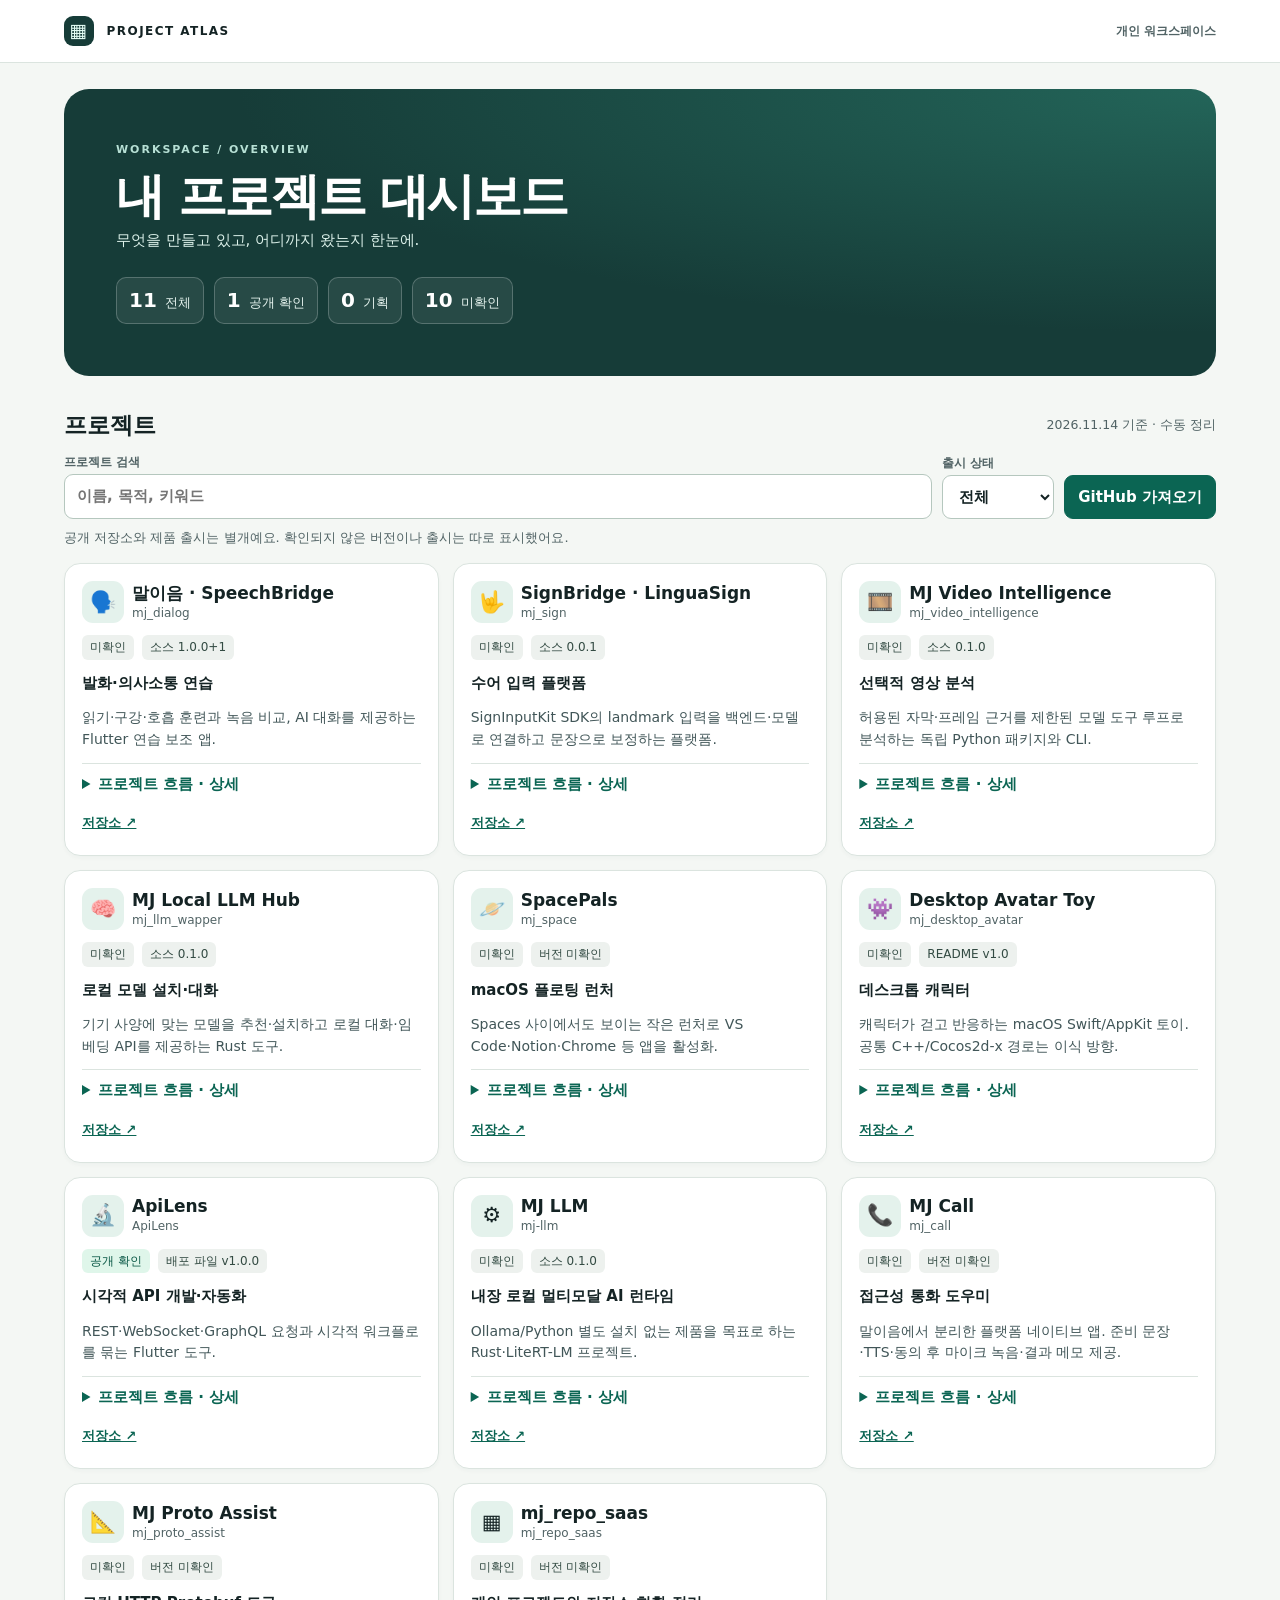
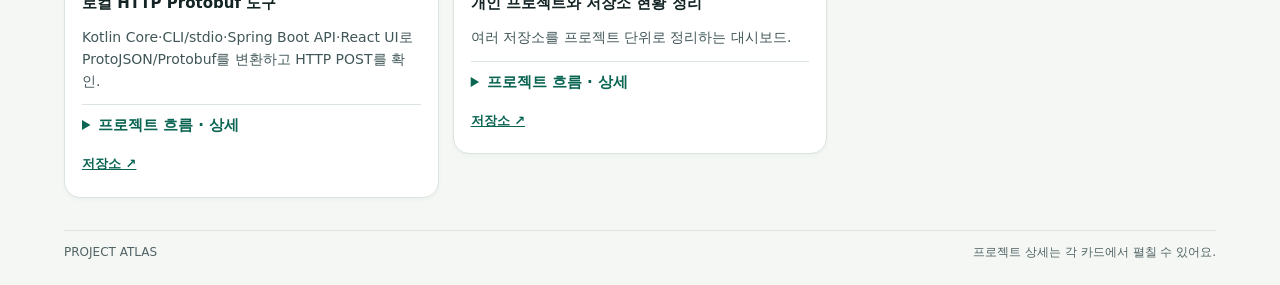
==== public/atlas/index.html @ d613fb06 "그래프 추가" ====
<!doctype html><html lang="ko"><head><meta charset="utf-8"><meta name="viewport" content="width=device-width,initial-scale=1"><meta name="description" content="개인 프로젝트의 목적, 흐름, 출시와 버전을 한곳에서."><title>내 프로젝트 대시보드</title><link rel="stylesheet" href="style.css"><script defer src="projects.js"></script><script defer src="app.js"></script><script defer src="github-import.js"></script></head><body>
<header><div class="wrap topline"><span><b class="mark" aria-hidden="true">▦</b> PROJECT ATLAS</span><span class="private">개인 워크스페이스</span></div></header>
<main class="wrap"><section class="hero"><div class="eyebrow">WORKSPACE / OVERVIEW</div><h1>내 프로젝트 대시보드</h1><p>무엇을 만들고 있고, 어디까지 왔는지 한눈에.</p><div class="stats" id="stats"></div></section>
<section aria-labelledby="project-title"><div class="section-title"><h2 id="project-title">프로젝트</h2><small>2026.11.14 기준 · 수동 정리</small></div><div class="toolbar"><label>프로젝트 검색<input type="search" placeholder="이름, 목적, 키워드" id="query"></label><label>출시 상태<select id="filter"><option value="">전체</option><option>공개 확인</option><option>기획</option><option>미확인</option></select></label><button class="atlas-button" id="github-open" type="button" aria-haspopup="dialog">GitHub 가져오기</button></div>
<p class="hint">공개 저장소와 제품 출시는 별개예요. 확인되지 않은 버전이나 출시는 따로 표시했어요.</p><p id="results" class="sr" role="status"></p><div class="grid" id="cards"></div><noscript>이 대시보드를 보려면 JavaScript를 켜 주세요.</noscript></section></main><footer class="wrap">PROJECT ATLAS <span>프로젝트 상세는 각 카드에서 펼칠 수 있어요.</span></footer><dialog id="github-dialog" aria-labelledby="github-title">
  <form id="github-form">
    <h2 id="github-title">GitHub 저장소 가져오기</h2>
    <label for="github-url">GitHub 프로필 또는 저장소 주소</label>
    <input id="github-url" type="url" placeholder="https://github.com/owner" required autofocus>
    <label for="github-token">GitHub 토큰 (선택)</label>
    <input id="github-token" type="password" autocomplete="off" spellcheck="false" aria-describedby="github-token-hint">
    <p id="github-token-hint" class="hint">공개 저장소는 토큰 없이 가져올 수 있어요. 비공개 저장소는 읽기 권한이 있는 토큰이 필요해요.</p>
    <details><summary>토큰 발급 안내</summary>
      <ol>
        <li><a href="https://github.com/settings/personal-access-tokens/new" target="_blank" rel="noopener noreferrer">GitHub에서 Fine-grained personal access token 발급</a>을 열어요.</li>
        <li>저장소의 소유 계정과 가져올 저장소를 선택하고 <strong>Metadata: Read-only</strong>를 확인해요.</li>
        <li><strong>Generate token</strong>을 누르고 표시된 토큰을 이 창에 붙여넣어요.</li>
      </ol>
    </details>
    <p id="github-feedback" class="hint" role="status"></p>
    <div class="dialog-actions"><button class="atlas-button secondary" id="github-close" type="button">닫기</button><button class="atlas-button" type="submit">가져오기</button></div>
  </form>
</dialog><template id="graphify-template">
<section id="graphify-inline">
<h4>Graphify 코드 그래프</h4>
<p class="text-muted">노드 21개 · 연결 25개 · 그룹 3개</p>
<label class="form-label">연결 확인
<select class="form-select"><option value="">전체 노드</option>
<option value="0">app.js</option>
<option value="1">form</option>
<option value="2">input</option>
<option value="3">tokenInput</option>
<option value="4">tokenGuide</option>
<option value="5">status</option>
<option value="6">repositories</option>
<option value="7">cards</option>
<option value="8">number</option>
<option value="9">date</option>
<option value="10">element()</option>
<option value="11">commitChart()</option>
<option value="12">projectFields()</option>
<option value="13">createCard()</option>
<option value="14">fetchRepository()</option>
<option value="15">upsertCard()</option>
<option value="16">lookupError()</option>
<option value="17">server.mjs</option>
<option value="18">assets</option>
<option value="19">repositoryLocation()</option>
<option value="20">createApp()</option>
</select></label>
<p class="text-small">실선은 함수 호출, 점선은 파일에 포함된 항목</p>
<svg viewBox="0 0 330 652" role="img" aria-label="app.js와 server.mjs에서 추출한 코드 노드와 연결">
<defs><marker id="graphify-arrow" viewBox="0 0 8 8" refX="7" refY="4" markerWidth="6" markerHeight="6" orient="auto"><path d="M0 0L8 4L0 8Z" fill="var(--graph-call)"/></marker></defs>
<path data-edge="0 7" class="contains" d="M165,39 C165,184.0 55,184.0 55,329"/>
<path data-edge="0 11" class="contains" d="M165,39 C165,115.5 271,115.5 271,192"/>
<path data-edge="0 13" class="contains" d="M165,39 C165,75.5 233,75.5 233,112"/>
<path data-edge="0 9" class="contains" d="M165,39 C165,223.0 55,223.0 55,407"/>
<path data-edge="0 10" class="contains" d="M165,39 C165,154.5 264,154.5 264,270"/>
<path data-edge="0 14" class="contains" d="M165,39 C165,242.5 55,242.5 55,446"/>
<path data-edge="0 1" class="contains" d="M165,39 C165,67.0 55,67.0 55,95"/>
<path data-edge="0 2" class="contains" d="M165,39 C165,86.5 55,86.5 55,134"/>
<path data-edge="0 16" class="contains" d="M165,39 C165,262.0 55,262.0 55,485"/>
<path data-edge="0 8" class="contains" d="M165,39 C165,203.5 55,203.5 55,368"/>
<path data-edge="0 12" class="contains" d="M165,39 C165,115.5 166,115.5 166,192"/>
<path data-edge="0 6" class="contains" d="M165,39 C165,164.5 55,164.5 55,290"/>
<path data-edge="0 5" class="contains" d="M165,39 C165,145.0 55,145.0 55,251"/>
<path data-edge="0 4" class="contains" d="M165,39 C165,125.5 55,125.5 55,212"/>
<path data-edge="0 3" class="contains" d="M165,39 C165,106.0 55,106.0 55,173"/>
<path data-edge="0 15" class="contains" d="M165,39 C165,50.5 233,50.5 233,62"/>
<path data-edge="11 10" class="calls" d="M271,205 C271,237.5 264,237.5 264,270"/>
<path data-edge="13 10" class="calls" d="M233,125 C233,197.5 264,197.5 264,270"/>
<path data-edge="12 10" class="calls" d="M166,205 C166,237.5 264,237.5 264,270"/>
<path data-edge="13 11" class="calls" d="M233,125 C233,158.5 271,158.5 271,192"/>
<path data-edge="13 12" class="calls" d="M233,125 C233,158.5 166,158.5 166,192"/>
<path data-edge="15 13" class="calls" d="M233,75 C233,93.5 233,93.5 233,112"/>
<path data-edge="17 18" class="contains" d="M165,565 C165,588.5 49,588.5 49,612"/>
<path data-edge="17 20" class="contains" d="M165,565 C165,588.5 278,588.5 278,612"/>
<path data-edge="17 19" class="contains" d="M165,565 C165,588.5 167,588.5 167,612"/>
<g data-node="0" class="group-0"><title>app.js · public/app.js L1</title><rect x="134.0" y="27" width="62" height="24" rx="6"/><text x="165" y="39" text-anchor="middle" dominant-baseline="central">app.js</text></g>
<g data-node="1" class="group-0"><title>form · public/app.js L1</title><rect x="24.0" y="96" width="62" height="24" rx="6"/><text x="55" y="108" text-anchor="middle" dominant-baseline="central">form</text></g>
<g data-node="2" class="group-0"><title>input · public/app.js L2</title><rect x="24.0" y="135" width="62" height="24" rx="6"/><text x="55" y="147" text-anchor="middle" dominant-baseline="central">input</text></g>
<g data-node="3" class="group-0"><title>tokenInput · public/app.js L3</title><rect x="18.5" y="174" width="73.0" height="24" rx="6"/><text x="55" y="186" text-anchor="middle" dominant-baseline="central">tokenInput</text></g>
<g data-node="4" class="group-0"><title>tokenGuide · public/app.js L4</title><rect x="18.5" y="213" width="73.0" height="24" rx="6"/><text x="55" y="225" text-anchor="middle" dominant-baseline="central">tokenGuide</text></g>
<g data-node="5" class="group-0"><title>status · public/app.js L5</title><rect x="24.0" y="252" width="62" height="24" rx="6"/><text x="55" y="264" text-anchor="middle" dominant-baseline="central">status</text></g>
<g data-node="6" class="group-0"><title>repositories · public/app.js L6</title><rect x="12.400000000000006" y="291" width="85.19999999999999" height="24" rx="6"/><text x="55" y="303" text-anchor="middle" dominant-baseline="central">repositories</text></g>
<g data-node="7" class="group-0"><title>cards · public/app.js L7</title><rect x="24.0" y="330" width="62" height="24" rx="6"/><text x="55" y="342" text-anchor="middle" dominant-baseline="central">cards</text></g>
<g data-node="8" class="group-0"><title>number · public/app.js L8</title><rect x="24.0" y="369" width="62" height="24" rx="6"/><text x="55" y="381" text-anchor="middle" dominant-baseline="central">number</text></g>
<g data-node="9" class="group-0"><title>date · public/app.js L9</title><rect x="24.0" y="408" width="62" height="24" rx="6"/><text x="55" y="420" text-anchor="middle" dominant-baseline="central">date</text></g>
<g data-node="10" class="group-1"><title>element() · public/app.js L13</title><rect x="230.55" y="271" width="66.9" height="24" rx="6"/><text x="264" y="283" text-anchor="middle" dominant-baseline="central">element()</text></g>
<g data-node="11" class="group-1"><title>commitChart() · public/app.js L20</title><rect x="225.35" y="193" width="91.3" height="24" rx="6"/><text x="271" y="205" text-anchor="middle" dominant-baseline="central">commitChart()</text></g>
<g data-node="12" class="group-1"><title>projectFields() · public/app.js L57</title><rect x="114.25" y="193" width="103.5" height="24" rx="6"/><text x="166" y="205" text-anchor="middle" dominant-baseline="central">projectFields()</text></g>
<g data-node="13" class="group-1"><title>createCard() · public/app.js L123</title><rect x="190.4" y="113" width="85.19999999999999" height="24" rx="6"/><text x="233" y="125" text-anchor="middle" dominant-baseline="central">createCard()</text></g>
<g data-node="14" class="group-0"><title>fetchRepository() · public/app.js L188</title><rect x="-2.8499999999999943" y="447" width="115.69999999999999" height="24" rx="6"/><text x="55" y="459" text-anchor="middle" dominant-baseline="central">fetchRepository()</text></g>
<g data-node="15" class="group-1"><title>upsertCard() · public/app.js L200</title><rect x="190.4" y="63" width="85.19999999999999" height="24" rx="6"/><text x="233" y="75" text-anchor="middle" dominant-baseline="central">upsertCard()</text></g>
<g data-node="16" class="group-0"><title>lookupError() · public/app.js L210</title><rect x="9.350000000000001" y="486" width="91.3" height="24" rx="6"/><text x="55" y="498" text-anchor="middle" dominant-baseline="central">lookupError()</text></g>
<g data-node="17" class="group-2"><title>server.mjs · server.mjs L1</title><rect x="128.5" y="553" width="73.0" height="24" rx="6"/><text x="165" y="565" text-anchor="middle" dominant-baseline="central">server.mjs</text></g>
<g data-node="18" class="group-2"><title>assets · server.mjs L6</title><rect x="18.0" y="613" width="62" height="24" rx="6"/><text x="49" y="625" text-anchor="middle" dominant-baseline="central">assets</text></g>
<g data-node="19" class="group-2"><title>repositoryLocation() · server.mjs L14</title><rect x="100.0" y="613" width="134.0" height="24" rx="6"/><text x="167" y="625" text-anchor="middle" dominant-baseline="central">repositoryLocation()</text></g>
<g data-node="20" class="group-2"><title>createApp() · server.mjs L30</title><rect x="238.45" y="613" width="79.1" height="24" rx="6"/><text x="278" y="625" text-anchor="middle" dominant-baseline="central">createApp()</text></g>
</svg>
</section>

</template>
</body></html>
---- public/atlas/style.css ----
:root{color-scheme:light;--ink:#142324;--muted:#516365;--line:#dbe4df;--accent:#0b6553;--paper:#f4f7f4}*{box-sizing:border-box}body{margin:0;background:var(--paper);color:var(--ink);font:15px/1.55 system-ui,-apple-system,BlinkMacSystemFont,"Apple SD Gothic Neo",sans-serif}.wrap{width:min(calc(100% - 40px),1152px);margin:auto}header{border-bottom:1px solid var(--line);background:#fff}.topline,.section-title,footer{display:flex;justify-content:space-between;align-items:center;gap:12px}.topline{height:62px;font-size:12px;font-weight:750;letter-spacing:.12em}.mark{display:inline-grid;place-items:center;width:30px;height:30px;margin-right:7px;background:#163c38;color:#e5fff6;border-radius:9px;font-size:19px;vertical-align:middle}.private{letter-spacing:0;color:var(--muted)}.hero{margin:26px 0 32px;padding:clamp(23px,5vw,52px);background:#163c38;color:white;border-radius:25px;background-image:radial-gradient(ellipse at top right,#236559 0%,transparent 60%)}.eyebrow{color:#b7e0d5;font-size:11px;font-weight:750;letter-spacing:.18em}h1{font-size:clamp(29px,5vw,49px);margin:10px 0 4px;line-height:1.17;letter-spacing:-.045em}.hero p{color:#dcf1ea;margin:0}.stats{display:flex;flex-wrap:wrap;gap:10px;margin-top:24px}.stat{display:flex;align-items:baseline;gap:8px;padding:7px 12px;border-radius:10px;background:#ffffff13;border:1px solid #ffffff38;color:#e7f5f0;font-size:13px}.stat b{font-size:20px;color:white}.section-title{margin-bottom:10px}h2,h3,p{margin:0}small,.hint,footer{color:var(--muted)}.toolbar{display:flex;gap:10px;align-items:end}.toolbar label{display:grid;gap:3px;color:var(--muted);font-size:12px;font-weight:650}.toolbar label:first-child{flex:1}input,select{padding:10px 12px;border:1px solid #b5c7be;border-radius:9px;background:white;color:var(--ink);font:inherit;font-size:15px;min-width:0;width:100%;min-height:44px}.hint{margin:9px 0 15px;font-size:13px}.grid{display:grid;grid-template-columns:repeat(3,minmax(0,1fr));gap:14px;align-items:start}.card{display:flex;flex-direction:column;gap:12px;background:#fff;border:1px solid var(--line);border-radius:16px;padding:17px;overflow-wrap:anywhere;box-shadow:0 2px 4px #173c3408}.head,.chips,.links{display:flex;align-items:center;gap:8px;flex-wrap:wrap}.icon{display:grid;place-items:center;width:42px;height:42px;background:#e4f2ec;border-radius:11px;font-size:21px}.head h3{font-size:17px;line-height:1.3}.slug{color:var(--muted);font-size:12px}.chip{font-size:12px;padding:3px 8px;border-radius:6px;background:#edf1ee;color:#334b43}.chip[data-state="공개 확인"]{background:#dff6ea;color:#085745}.chip[data-state="기획"]{background:#f6ecd6;color:#57441e}.purpose{font-weight:700}.desc{color:#415658;font-size:14px}.links a{font-weight:700;color:var(--accent);font-size:13px;padding:5px 0}.links{column-gap:15px}details{border-top:1px solid var(--line);padding-top:9px}summary{font-weight:680;color:var(--accent);cursor:pointer}details ol{padding-left:20px;margin:8px 0}details p{font-size:12px;color:var(--muted)}:focus-visible{outline:3px solid #16795c;outline-offset:3px}footer{margin-top:32px!important;border-top:1px solid var(--line);padding:12px 0 24px;font-size:12px}.sr{position:absolute;width:1px;height:1px;overflow:hidden;clip-path:inset(50%)}@media(max-width:900px){.grid{grid-template-columns:repeat(2,minmax(0,1fr))}}@media(max-width:595px){.wrap{width:calc(100% - 26px)}.grid{grid-template-columns:minmax(0,1fr)}.hero{margin-top:14px}.toolbar{gap:7px}.toolbar label:last-child{width:103px}footer{align-items:start}}

.atlas-button{min-height:44px;padding:9px 13px;border:1px solid var(--accent);border-radius:9px;background:var(--accent);color:#fff;font:inherit;font-weight:700;cursor:pointer}
.atlas-button.secondary{background:#fff;color:var(--accent)}
.atlas-button:disabled{opacity:.65;cursor:wait}
#github-dialog{width:min(calc(100% - 26px),490px);max-height:calc(100% - 26px);padding:clamp(17px,4vw,25px);border:1px solid var(--line);border-radius:16px;color:var(--ink);background:#fff}
#github-dialog::backdrop{background:#14232488}
#github-form label{display:block;margin:12px 0 4px;font-weight:650}
#github-form .hint{margin:7px 0 11px}
#github-feedback:empty{display:none}
#github-form details a{color:var(--accent)}
.dialog-actions{display:flex;justify-content:flex-end;gap:8px;margin-top:16px}
details .github-metadata{margin-top:6px}
@media(max-width:595px){.toolbar{flex-wrap:wrap}.toolbar #github-open{margin-inline-start:auto}}

:is(#graphify-inline,.dynamic-graphify) { --graph-call: light-dark(#5157ab,#abb2ff); display:grid; gap:8px; }
:is(#graphify-inline,.dynamic-graphify) label { max-width: 18rem; }
:is(#graphify-inline,.dynamic-graphify) h4 { margin: 0; }
:is(#graphify-inline,.dynamic-graphify) .text-small { font-size:12px; }
:is(#graphify-inline,.dynamic-graphify) svg { width: 100%; margin-inline:auto; display:block; }
:is(#graphify-inline,.dynamic-graphify) path[data-edge] { fill:none; stroke-width:1; stroke:var(--muted-foreground,#777); }
:is(#graphify-inline,.dynamic-graphify) .contains { stroke-dasharray:2 3; opacity:.57; }
:is(#graphify-inline,.dynamic-graphify) path.calls { stroke:var(--graph-call); marker-end:url(#graphify-arrow); }
:is(#graphify-inline,.dynamic-graphify) rect { fill:var(--background,#fff); stroke:var(--node-color); }
:is(#graphify-inline,.dynamic-graphify) .group-0 { --node-color:light-dark(#297a70,#6cd3c2); }
:is(#graphify-inline,.dynamic-graphify) .group-1 { --node-color:var(--graph-call); }
:is(#graphify-inline,.dynamic-graphify) .group-2 { --node-color:light-dark(#96622a,#ecad70); }
:is(#graphify-inline,.dynamic-graphify) text { font-size:12px; fill:var(--foreground,#111); font-family:system-ui,sans-serif; }
:is(#graphify-inline,.dynamic-graphify) .dimmed { opacity:.15; }

.graphify-expand{margin:10px 0}
.graphify-dialog{width:min(calc(100% - 26px),680px);max-height:calc(100dvh - 26px);padding:0;border:1px solid var(--line);border-radius:16px;background:#fff;color:var(--ink)}
.graphify-dialog::backdrop{background:#14232488}
.graphify-dialog-header{position:sticky;top:0;z-index:1;display:flex;align-items:center;justify-content:space-between;gap:10px;padding:12px 18px;background:#fff;border-bottom:1px solid var(--line)}
.graphify-dialog-header h2{font-size:clamp(17px,4vw,22px)}
.graphify-dialog :is(#graphify-inline,.dynamic-graphify){padding:16px 18px 20px}
.graphify-dialog :is(#graphify-inline,.dynamic-graphify) svg{max-width:500px}

.repository-graph { margin-top: 8px; }
.repository-graph > .hint:empty { display: none; }
.repository-graph > .graphify-error { margin: 8px 0; color: #962e2a; font-size: 13px; }
.repository-graph > .graphify-error:empty { display: none; }
.dynamic-graphify select { text-overflow: ellipsis; }
.dynamic-graphify .related { stroke: var(--graph-call); }
.dynamic-graphify svg { max-height: 360px; }
.graphify-dialog .dynamic-graphify svg { max-height: none; }
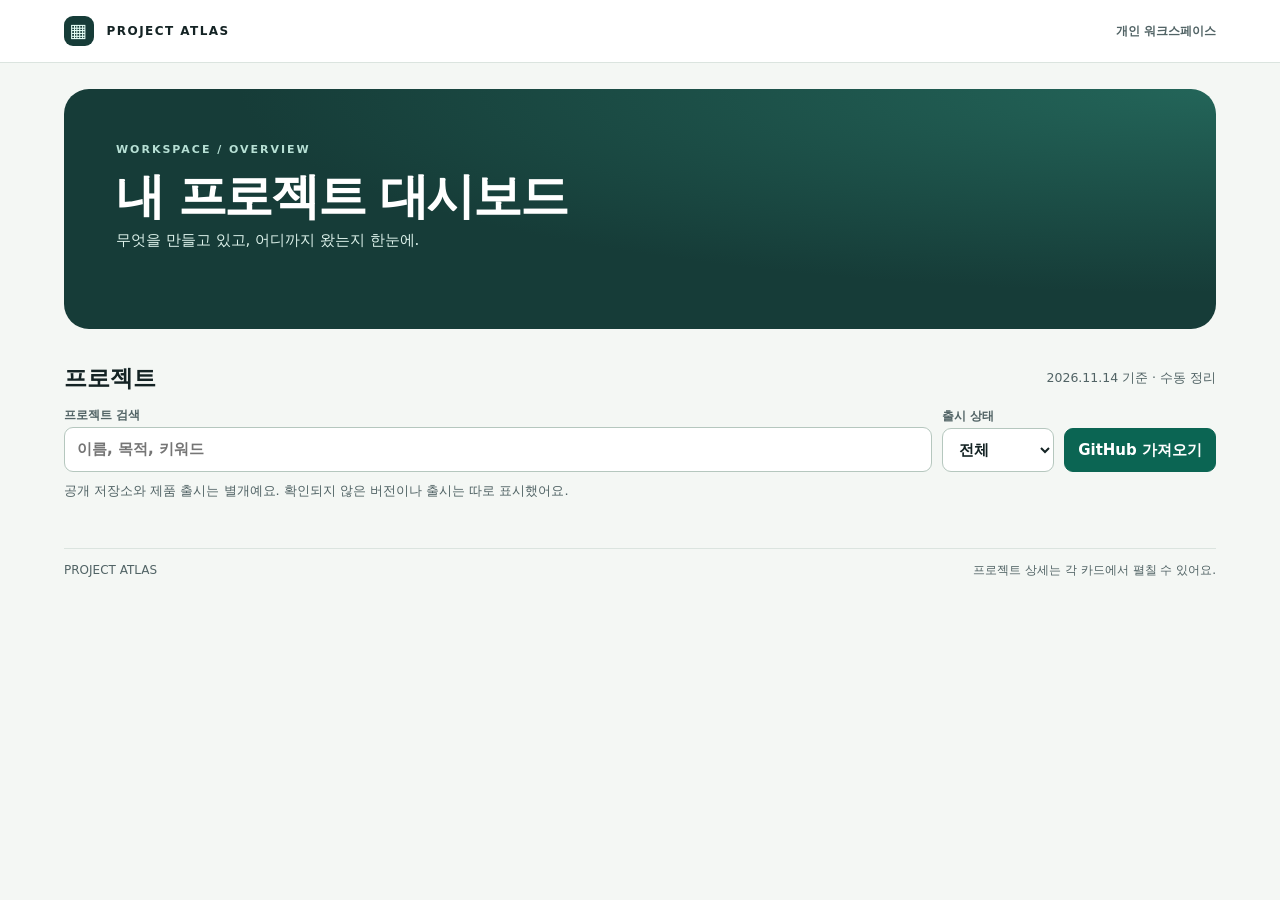
==== commit f948b082: "그래프추가." ====
--- a/public/atlas/index.html
+++ b/public/atlas/index.html
@@ -1,4 +1,4 @@
-<!doctype html><html lang="ko"><head><meta charset="utf-8"><meta name="viewport" content="width=device-width,initial-scale=1"><meta name="description" content="개인 프로젝트의 목적, 흐름, 출시와 버전을 한곳에서."><title>내 프로젝트 대시보드</title><link rel="stylesheet" href="style.css"><script defer src="projects.js"></script><script defer src="app.js"></script><script defer src="github-import.js"></script></head><body>
+<!doctype html><html lang="ko"><head><meta charset="utf-8"><meta name="viewport" content="width=device-width,initial-scale=1"><meta name="description" content="개인 프로젝트의 목적, 흐름, 출시와 버전을 한곳에서."><title>내 프로젝트 대시보드</title><link rel="stylesheet" href="style.css"><script defer src="projects.js"></script><link rel="stylesheet" href="/graphify-ui.css"><script defer src="/graphify-ui.js"></script><script defer src="app.js"></script><script defer src="github-import.js"></script></head><body>
 <header><div class="wrap topline"><span><b class="mark" aria-hidden="true">▦</b> PROJECT ATLAS</span><span class="private">개인 워크스페이스</span></div></header>
 <main class="wrap"><section class="hero"><div class="eyebrow">WORKSPACE / OVERVIEW</div><h1>내 프로젝트 대시보드</h1><p>무엇을 만들고 있고, 어디까지 왔는지 한눈에.</p><div class="stats" id="stats"></div></section>
 <section aria-labelledby="project-title"><div class="section-title"><h2 id="project-title">프로젝트</h2><small>2026.11.14 기준 · 수동 정리</small></div><div class="toolbar"><label>프로젝트 검색<input type="search" placeholder="이름, 목적, 키워드" id="query"></label><label>출시 상태<select id="filter"><option value="">전체</option><option>공개 확인</option><option>기획</option><option>미확인</option></select></label><button class="atlas-button" id="github-open" type="button" aria-haspopup="dialog">GitHub 가져오기</button></div>
--- a/public/atlas/style.css
+++ b/public/atlas/style.css
@@ -12,35 +12,3 @@
 .dialog-actions{display:flex;justify-content:flex-end;gap:8px;margin-top:16px}
 details .github-metadata{margin-top:6px}
 @media(max-width:595px){.toolbar{flex-wrap:wrap}.toolbar #github-open{margin-inline-start:auto}}
-
-:is(#graphify-inline,.dynamic-graphify) { --graph-call: light-dark(#5157ab,#abb2ff); display:grid; gap:8px; }
-:is(#graphify-inline,.dynamic-graphify) label { max-width: 18rem; }
-:is(#graphify-inline,.dynamic-graphify) h4 { margin: 0; }
-:is(#graphify-inline,.dynamic-graphify) .text-small { font-size:12px; }
-:is(#graphify-inline,.dynamic-graphify) svg { width: 100%; margin-inline:auto; display:block; }
-:is(#graphify-inline,.dynamic-graphify) path[data-edge] { fill:none; stroke-width:1; stroke:var(--muted-foreground,#777); }
-:is(#graphify-inline,.dynamic-graphify) .contains { stroke-dasharray:2 3; opacity:.57; }
-:is(#graphify-inline,.dynamic-graphify) path.calls { stroke:var(--graph-call); marker-end:url(#graphify-arrow); }
-:is(#graphify-inline,.dynamic-graphify) rect { fill:var(--background,#fff); stroke:var(--node-color); }
-:is(#graphify-inline,.dynamic-graphify) .group-0 { --node-color:light-dark(#297a70,#6cd3c2); }
-:is(#graphify-inline,.dynamic-graphify) .group-1 { --node-color:var(--graph-call); }
-:is(#graphify-inline,.dynamic-graphify) .group-2 { --node-color:light-dark(#96622a,#ecad70); }
-:is(#graphify-inline,.dynamic-graphify) text { font-size:12px; fill:var(--foreground,#111); font-family:system-ui,sans-serif; }
-:is(#graphify-inline,.dynamic-graphify) .dimmed { opacity:.15; }
-
-.graphify-expand{margin:10px 0}
-.graphify-dialog{width:min(calc(100% - 26px),680px);max-height:calc(100dvh - 26px);padding:0;border:1px solid var(--line);border-radius:16px;background:#fff;color:var(--ink)}
-.graphify-dialog::backdrop{background:#14232488}
-.graphify-dialog-header{position:sticky;top:0;z-index:1;display:flex;align-items:center;justify-content:space-between;gap:10px;padding:12px 18px;background:#fff;border-bottom:1px solid var(--line)}
-.graphify-dialog-header h2{font-size:clamp(17px,4vw,22px)}
-.graphify-dialog :is(#graphify-inline,.dynamic-graphify){padding:16px 18px 20px}
-.graphify-dialog :is(#graphify-inline,.dynamic-graphify) svg{max-width:500px}
-
-.repository-graph { margin-top: 8px; }
-.repository-graph > .hint:empty { display: none; }
-.repository-graph > .graphify-error { margin: 8px 0; color: #962e2a; font-size: 13px; }
-.repository-graph > .graphify-error:empty { display: none; }
-.dynamic-graphify select { text-overflow: ellipsis; }
-.dynamic-graphify .related { stroke: var(--graph-call); }
-.dynamic-graphify svg { max-height: 360px; }
-.graphify-dialog .dynamic-graphify svg { max-height: none; }
